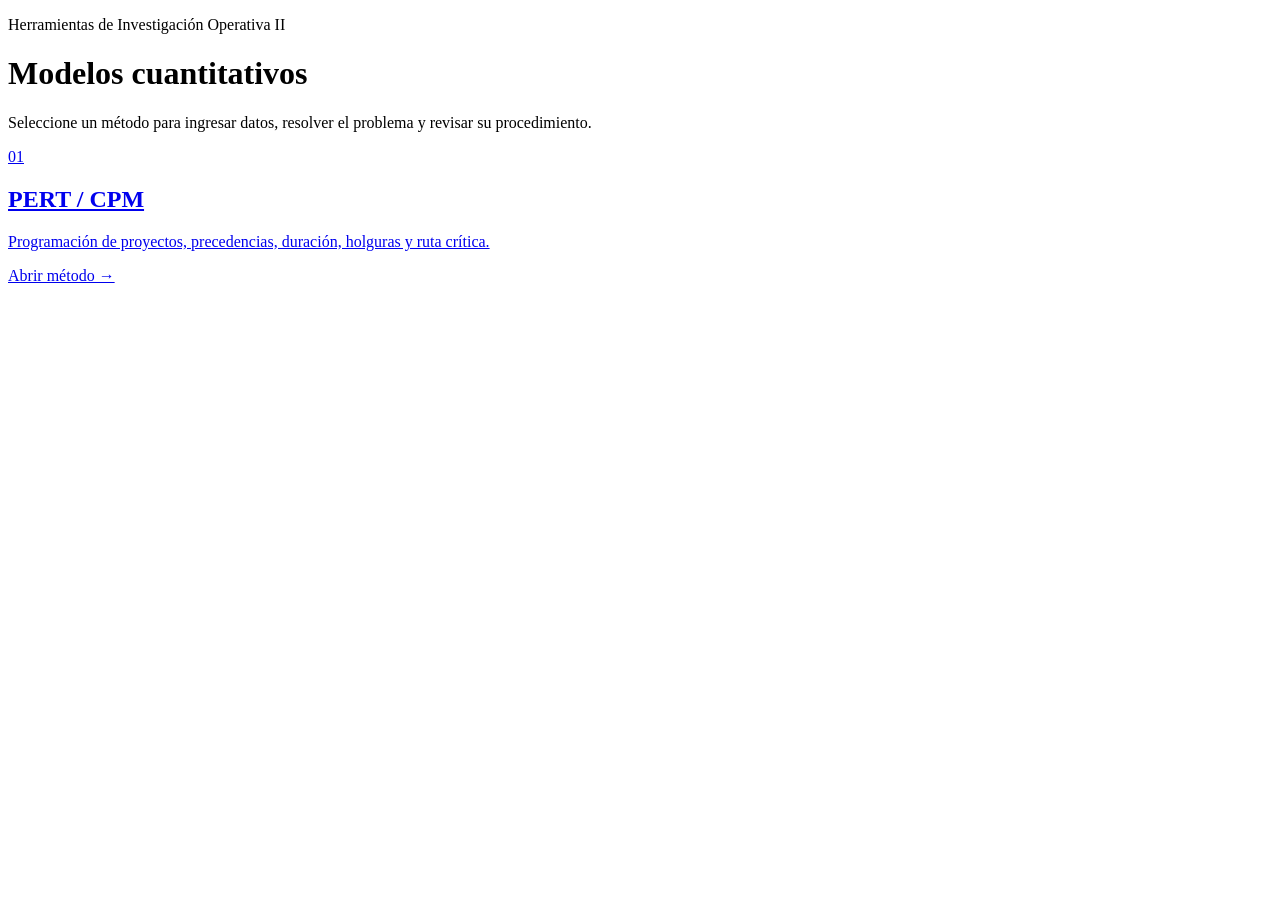
==== index.html @ 059865ec "Agregar estructura y módulo PERT-CPM: index.html" ====
<!DOCTYPE html>
<html lang="es">
<head>
  <meta charset="UTF-8">
  <meta name="viewport" content="width=device-width, initial-scale=1.0">
  <title>Investigación Operativa II</title>
  <link rel="stylesheet" href="estilos.css">
</head>
<body>
  <main class="contenedor">
    <header>
      <p class="etiqueta">Herramientas de Investigación Operativa II</p>
      <h1>Modelos cuantitativos</h1>
      <p>Seleccione un método para ingresar datos, resolver el problema y revisar su procedimiento.</p>
    </header>
    <section class="metodos">
      <a class="tarjeta" href="metodos/pert-cpm/index.html">
        <span class="numero">01</span>
        <h2>PERT / CPM</h2>
        <p>Programación de proyectos, precedencias, duración, holguras y ruta crítica.</p>
        <span class="enlace">Abrir método →</span>
      </a>
    </section>
  </main>
</body>
</html>
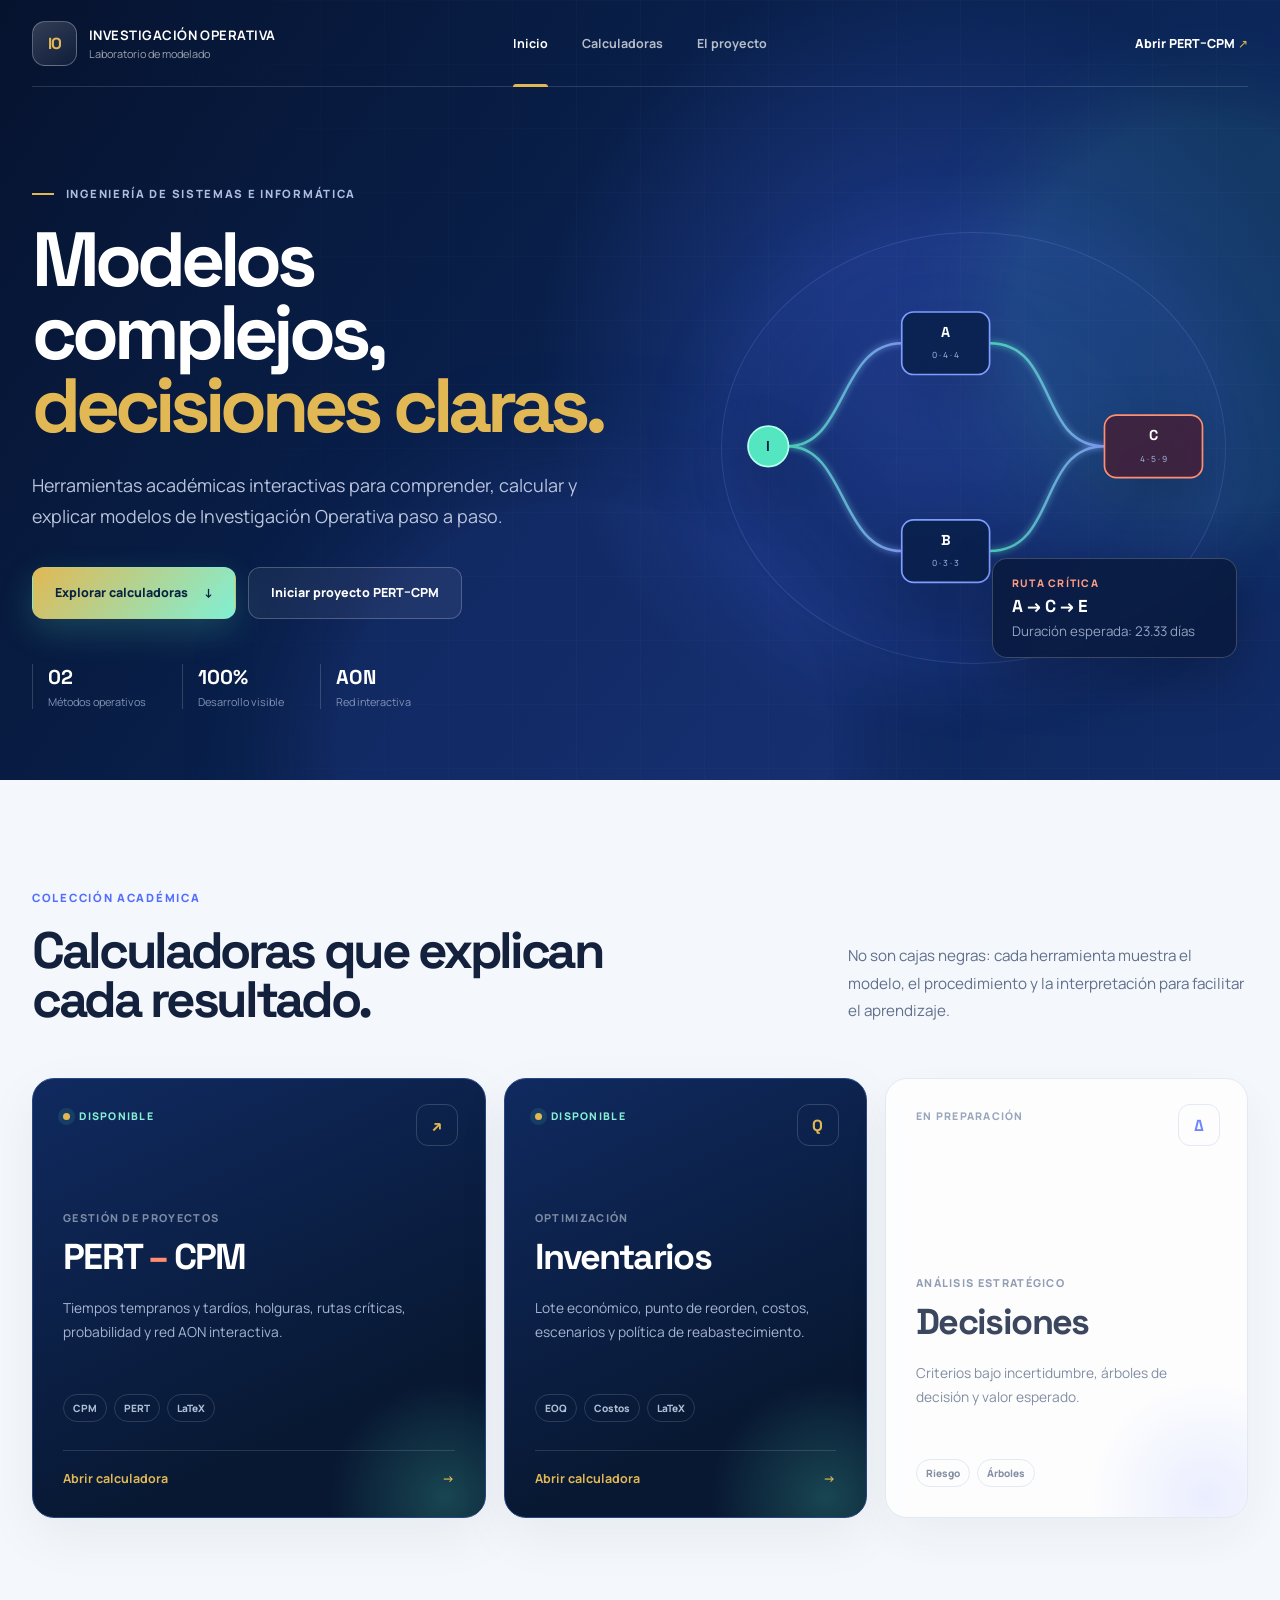
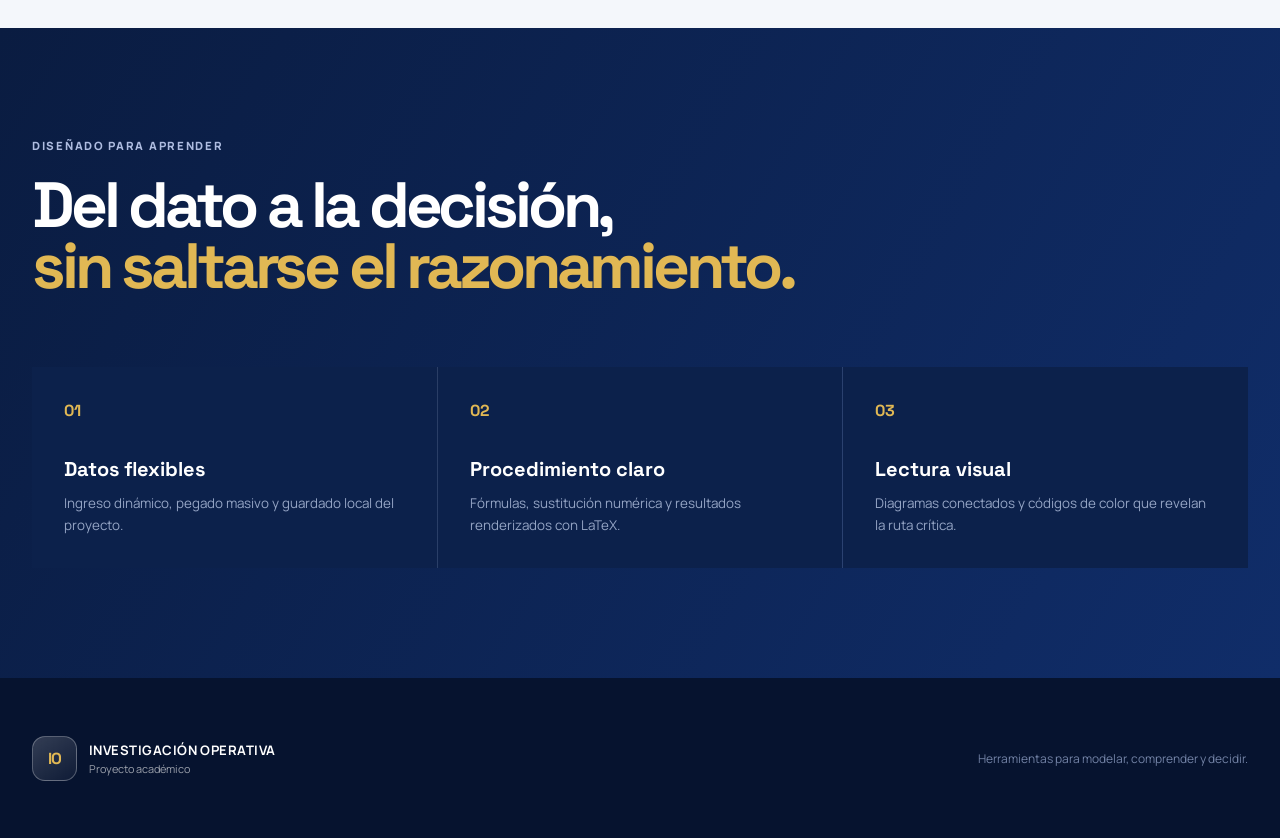
==== commit ec18918d: "Consolidar herramientas academicas PERT-CPM e inventarios" ====
--- a/index.html
+++ b/index.html
@@ -3,24 +3,111 @@
 <head>
   <meta charset="UTF-8">
   <meta name="viewport" content="width=device-width, initial-scale=1.0">
-  <title>Investigación Operativa II</title>
+  <meta name="theme-color" content="#071735">
+  <title>Laboratorio de Investigación Operativa</title>
+  <link rel="preconnect" href="https://fonts.googleapis.com">
+  <link rel="preconnect" href="https://fonts.gstatic.com" crossorigin>
+  <link href="https://fonts.googleapis.com/css2?family=Manrope:wght@400;500;600;700;800&family=Space+Grotesk:wght@600;700&display=swap" rel="stylesheet">
   <link rel="stylesheet" href="estilos.css">
 </head>
 <body>
-  <main class="contenedor">
-    <header>
-      <p class="etiqueta">Herramientas de Investigación Operativa II</p>
-      <h1>Modelos cuantitativos</h1>
-      <p>Seleccione un método para ingresar datos, resolver el problema y revisar su procedimiento.</p>
-    </header>
-    <section class="metodos">
-      <a class="tarjeta" href="metodos/pert-cpm/index.html">
-        <span class="numero">01</span>
-        <h2>PERT / CPM</h2>
-        <p>Programación de proyectos, precedencias, duración, holguras y ruta crítica.</p>
-        <span class="enlace">Abrir método →</span>
-      </a>
+  <header class="cabecera">
+    <a class="marca" href="#inicio" aria-label="Ir al inicio">
+      <span class="marca-simbolo" aria-hidden="true">IO</span>
+      <span><strong>Investigación Operativa</strong><small>Laboratorio de modelado</small></span>
+    </a>
+    <nav aria-label="Navegación principal">
+      <a class="activo" href="#inicio">Inicio</a>
+      <a href="#calculadoras">Calculadoras</a>
+      <a href="#proyecto">El proyecto</a>
+    </nav>
+    <a class="acceso-directo" href="metodos/pert-cpm/index.html">Abrir PERT–CPM <span>↗</span></a>
+  </header>
+
+  <main>
+    <section id="inicio" class="portada">
+      <div class="malla" aria-hidden="true"></div>
+      <div class="orbe orbe-uno" aria-hidden="true"></div>
+      <div class="orbe orbe-dos" aria-hidden="true"></div>
+      <div class="contenido-portada">
+        <div class="texto-portada">
+          <p class="etiqueta"><span></span> Ingeniería de Sistemas e Informática</p>
+          <h1>Modelos complejos,<br><em>decisiones claras.</em></h1>
+          <p class="bajada">Herramientas académicas interactivas para comprender, calcular y explicar modelos de Investigación Operativa paso a paso.</p>
+          <div class="acciones-portada">
+            <a class="boton boton-primario" href="#calculadoras">Explorar calculadoras <span>↓</span></a>
+            <a class="boton boton-secundario" href="metodos/pert-cpm/index.html">Iniciar proyecto PERT–CPM</a>
+          </div>
+          <dl class="metricas">
+            <div><dt>02</dt><dd>Métodos operativos</dd></div>
+            <div><dt>100%</dt><dd>Desarrollo visible</dd></div>
+            <div><dt>AON</dt><dd>Red interactiva</dd></div>
+          </dl>
+        </div>
+
+        <div class="visual-portada" aria-label="Vista previa de una red de proyecto">
+          <div class="halo"></div>
+          <svg viewBox="0 0 650 500" role="img" aria-label="Actividades conectadas de un proyecto">
+            <defs>
+              <linearGradient id="linea" x1="0" x2="1"><stop stop-color="#53e6c1"/><stop offset="1" stop-color="#8ca6ff"/></linearGradient>
+              <filter id="brillo"><feGaussianBlur stdDeviation="4" result="b"/><feMerge><feMergeNode in="b"/><feMergeNode in="SourceGraphic"/></feMerge></filter>
+            </defs>
+            <g class="conexiones" fill="none" stroke="url(#linea)" stroke-width="3">
+              <path d="M105 248 C175 248 166 126 240 126"/><path d="M105 248 C175 248 166 372 240 372"/><path d="M344 126 C425 126 401 248 480 248"/><path d="M344 372 C425 372 401 248 480 248"/>
+            </g>
+            <g class="nodo nodo-inicio"><circle cx="82" cy="248" r="24"/><text x="82" y="254">I</text></g>
+            <g class="nodo"><rect x="240" y="89" width="104" height="74" rx="14"/><text x="292" y="119">A</text><text class="dato" x="292" y="144">0 · 4 · 4</text></g>
+            <g class="nodo"><rect x="240" y="335" width="104" height="74" rx="14"/><text x="292" y="365">B</text><text class="dato" x="292" y="390">0 · 3 · 3</text></g>
+            <g class="nodo nodo-critico"><rect x="480" y="211" width="116" height="74" rx="14"/><text x="538" y="241">C</text><text class="dato" x="538" y="266">4 · 5 · 9</text></g>
+          </svg>
+          <div class="tarjeta-flotante"><span>Ruta crítica</span><strong>A → C → E</strong><small>Duración esperada: 23.33 días</small></div>
+        </div>
+      </div>
+    </section>
+
+    <section id="calculadoras" class="seccion calculadoras">
+      <div class="cabecera-seccion">
+        <div><p class="etiqueta etiqueta-oscura">Colección académica</p><h2>Calculadoras que explican<br>cada resultado.</h2></div>
+        <p>No son cajas negras: cada herramienta muestra el modelo, el procedimiento y la interpretación para facilitar el aprendizaje.</p>
+      </div>
+      <div class="rejilla-metodos">
+        <a class="tarjeta-metodo metodo-activo" href="metodos/pert-cpm/index.html">
+          <div class="estado"><span></span> Disponible</div><div class="icono-metodo">↗</div>
+          <p>Gestión de proyectos</p><h3>PERT <span>–</span> CPM</h3>
+          <p class="descripcion">Tiempos tempranos y tardíos, holguras, rutas críticas, probabilidad y red AON interactiva.</p>
+          <div class="caracteristicas"><span>CPM</span><span>PERT</span><span>LaTeX</span></div>
+          <strong class="enlace-metodo">Abrir calculadora <span>→</span></strong>
+        </a>
+        <a class="tarjeta-metodo metodo-activo" href="metodos/inventarios/index.html">
+          <div class="estado"><span></span> Disponible</div><div class="icono-metodo">Q</div>
+          <p>Optimización</p><h3>Inventarios</h3>
+          <p class="descripcion">Lote económico, punto de reorden, costos, escenarios y política de reabastecimiento.</p>
+          <div class="caracteristicas"><span>EOQ</span><span>Costos</span><span>LaTeX</span></div>
+          <strong class="enlace-metodo">Abrir calculadora <span>→</span></strong>
+        </a>
+        <article class="tarjeta-metodo metodo-proximo">
+          <div class="estado">En preparación</div><div class="icono-metodo">Δ</div>
+          <p>Análisis estratégico</p><h3>Decisiones</h3>
+          <p class="descripcion">Criterios bajo incertidumbre, árboles de decisión y valor esperado.</p>
+          <div class="caracteristicas"><span>Riesgo</span><span>Árboles</span></div>
+        </article>
+      </div>
+    </section>
+
+    <section id="proyecto" class="seccion manifiesto">
+      <p class="etiqueta">Diseñado para aprender</p>
+      <h2>Del dato a la decisión,<br><em>sin saltarse el razonamiento.</em></h2>
+      <div class="pilares">
+        <article><span>01</span><h3>Datos flexibles</h3><p>Ingreso dinámico, pegado masivo y guardado local del proyecto.</p></article>
+        <article><span>02</span><h3>Procedimiento claro</h3><p>Fórmulas, sustitución numérica y resultados renderizados con LaTeX.</p></article>
+        <article><span>03</span><h3>Lectura visual</h3><p>Diagramas conectados y códigos de color que revelan la ruta crítica.</p></article>
+      </div>
     </section>
   </main>
+
+  <footer>
+    <div class="marca marca-pie"><span class="marca-simbolo">IO</span><span><strong>Investigación Operativa</strong><small>Proyecto académico</small></span></div>
+    <p>Herramientas para modelar, comprender y decidir.</p>
+  </footer>
 </body>
 </html>
--- a/estilos.css
+++ b/estilos.css
@@ -0,0 +1,209 @@
+:root {
+  font-family: "Manrope", sans-serif;
+  color: #13213d;
+  background: #f4f7fb;
+  font-synthesis: none;
+  --noche: #071735;
+  --indigo: #526dff;
+  --menta: #e1b854;
+  --tinta: #13213d;
+  --suave: #60708c;
+  --borde: #dfe6f1;
+}
+
+* { box-sizing: border-box; }
+html { scroll-behavior: smooth; }
+body { margin: 0; min-width: 320px; background: #f4f7fb; }
+a { color: inherit; }
+
+.cabecera {
+  position: absolute;
+  z-index: 10;
+  top: 0;
+  left: 50%;
+  display: grid;
+  width: min(1440px, calc(100% - 64px));
+  min-height: 86px;
+  grid-template-columns: 1fr auto 1fr;
+  align-items: center;
+  border-bottom: 1px solid rgba(255, 255, 255, .14);
+  color: #fff;
+  transform: translateX(-50%);
+}
+
+.marca { display: inline-flex; align-items: center; gap: 12px; text-decoration: none; }
+.marca-simbolo {
+  display: grid;
+  width: 45px;
+  height: 45px;
+  place-items: center;
+  border: 1px solid rgba(255, 255, 255, .28);
+  border-radius: 13px;
+  background: linear-gradient(145deg, rgba(255, 255, 255, .18), rgba(255, 255, 255, .04));
+  color: var(--menta);
+  font-family: "Space Grotesk", sans-serif;
+  font-weight: 700;
+  letter-spacing: -.04em;
+}
+.marca > span:last-child { display: grid; gap: 2px; }
+.marca strong { font-size: .82rem; letter-spacing: .035em; text-transform: uppercase; }
+.marca small { color: rgba(255, 255, 255, .6); font-size: .68rem; }
+.cabecera nav { display: flex; height: 86px; align-items: stretch; gap: 34px; }
+.cabecera nav a {
+  position: relative;
+  display: flex;
+  align-items: center;
+  color: rgba(255, 255, 255, .7);
+  font-size: .78rem;
+  font-weight: 700;
+  text-decoration: none;
+}
+.cabecera nav a:hover, .cabecera nav a.activo { color: #fff; }
+.cabecera nav a.activo::after {
+  position: absolute;
+  right: 0;
+  bottom: -1px;
+  left: 0;
+  height: 3px;
+  border-radius: 999px 999px 0 0;
+  background: var(--menta);
+  content: "";
+}
+.acceso-directo { justify-self: end; color: #fff; font-size: .78rem; font-weight: 800; text-decoration: none; }
+.acceso-directo span { color: var(--menta); }
+
+.portada {
+  position: relative;
+  min-height: 780px;
+  overflow: hidden;
+  background: radial-gradient(circle at 72% 45%, rgba(75, 108, 255, .34), transparent 24rem), linear-gradient(125deg, #06132f 0%, #0a2352 53%, #122c68 100%);
+  color: #fff;
+}
+.malla {
+  position: absolute;
+  inset: 0;
+  opacity: .22;
+  background-image: linear-gradient(rgba(255, 255, 255, .08) 1px, transparent 1px), linear-gradient(90deg, rgba(255, 255, 255, .08) 1px, transparent 1px);
+  background-size: 64px 64px;
+  mask-image: linear-gradient(90deg, transparent, black 45%, black);
+}
+.orbe { position: absolute; border-radius: 50%; filter: blur(2px); }
+.orbe-uno { top: 120px; right: -120px; width: 390px; height: 390px; background: rgba(83, 230, 193, .09); box-shadow: 0 0 120px rgba(83, 230, 193, .2); }
+.orbe-dos { bottom: -220px; left: 26%; width: 500px; height: 500px; background: rgba(82, 109, 255, .12); box-shadow: 0 0 150px rgba(82, 109, 255, .25); }
+.contenido-portada {
+  position: relative;
+  z-index: 1;
+  display: grid;
+  width: min(1320px, calc(100% - 64px));
+  min-height: 780px;
+  margin: auto;
+  padding-top: 115px;
+  grid-template-columns: minmax(0, 1.05fr) minmax(440px, .95fr);
+  align-items: center;
+  gap: 60px;
+}
+.etiqueta { margin: 0 0 22px; color: #aebce0; font-size: .71rem; font-weight: 800; letter-spacing: .15em; text-transform: uppercase; }
+.etiqueta span { display: inline-block; width: 22px; height: 2px; margin: 0 8px 3px 0; background: var(--menta); }
+.texto-portada h1, .cabecera-seccion h2, .manifiesto h2 {
+  margin: 0;
+  font-family: "Space Grotesk", sans-serif;
+  font-size: clamp(3.4rem, 6vw, 6.4rem);
+  letter-spacing: -.065em;
+  line-height: .95;
+}
+.texto-portada h1 em, .manifiesto h2 em { color: var(--menta); font-style: normal; }
+.bajada { max-width: 650px; margin: 28px 0 0; color: #b9c4dc; font-size: clamp(1rem, 1.4vw, 1.15rem); line-height: 1.75; }
+.acciones-portada { display: flex; gap: 12px; flex-wrap: wrap; margin-top: 34px; }
+.boton { display: inline-flex; min-height: 52px; align-items: center; justify-content: center; gap: 16px; padding: 0 22px; border: 1px solid transparent; border-radius: 12px; font-size: .78rem; font-weight: 800; text-decoration: none; transition: .2s ease; }
+.boton:hover { transform: translateY(-2px); }
+.boton-primario { background: linear-gradient(135deg, var(--menta), #80f0d5); color: #092443; box-shadow: 0 12px 34px rgba(83, 230, 193, .2); }
+.boton-secundario { border-color: rgba(255, 255, 255, .22); background: rgba(255, 255, 255, .06); color: #fff; backdrop-filter: blur(10px); }
+.metricas { display: flex; gap: 36px; margin: 45px 0 0; }
+.metricas div { padding-left: 15px; border-left: 1px solid rgba(255, 255, 255, .17); }
+.metricas dt { font-family: "Space Grotesk", sans-serif; font-size: 1.25rem; font-weight: 700; }
+.metricas dd { margin: 4px 0 0; color: #8292b5; font-size: .68rem; }
+
+.visual-portada { position: relative; min-height: 540px; }
+.visual-portada .halo { position: absolute; inset: 10% 4%; border: 1px solid rgba(140, 166, 255, .2); border-radius: 50%; box-shadow: inset 0 0 90px rgba(82, 109, 255, .12), 0 0 90px rgba(82, 109, 255, .1); }
+.visual-portada svg { position: absolute; inset: 0; width: 100%; height: 100%; filter: drop-shadow(0 22px 30px rgba(0, 0, 0, .2)); }
+.conexiones { filter: url(#brillo); opacity: .85; }
+.nodo rect, .nodo circle { fill: rgba(10, 32, 76, .88); stroke: #7f9cff; stroke-width: 2; }
+.nodo text { fill: #fff; font: 700 17px "Space Grotesk"; text-anchor: middle; }
+.nodo text.dato { fill: #94a8d1; font: 500 10px "Manrope"; }
+.nodo-inicio circle { fill: #53e6c1; stroke: #b7ffed; }
+.nodo-inicio text { fill: #092443; }
+.nodo-critico rect { fill: rgba(64, 34, 61, .92); stroke: #ff8f70; }
+.tarjeta-flotante { position: absolute; right: 2%; bottom: 11%; display: grid; width: 245px; gap: 5px; padding: 17px 19px; border: 1px solid rgba(255, 255, 255, .2); border-radius: 15px; background: rgba(7, 23, 53, .72); box-shadow: 0 20px 55px rgba(0, 0, 0, .25); backdrop-filter: blur(14px); }
+.tarjeta-flotante span { color: #ff9e82; font-size: .65rem; font-weight: 800; letter-spacing: .12em; text-transform: uppercase; }
+.tarjeta-flotante strong { font-family: "Space Grotesk"; font-size: 1.08rem; }
+.tarjeta-flotante small { color: #93a3c2; }
+
+.seccion { width: min(1320px, calc(100% - 64px)); margin: auto; padding: 110px 0; }
+.cabecera-seccion { display: grid; grid-template-columns: 1fr 400px; align-items: end; gap: 40px; }
+.etiqueta-oscura { color: var(--indigo); }
+.cabecera-seccion h2 { color: var(--tinta); font-size: clamp(2.5rem, 4vw, 4.2rem); }
+.cabecera-seccion > p { margin: 0; color: var(--suave); font-size: .95rem; line-height: 1.8; }
+.rejilla-metodos { display: grid; grid-template-columns: 1.25fr 1fr 1fr; gap: 18px; margin-top: 54px; }
+.tarjeta-metodo { position: relative; display: flex; min-height: 440px; flex-direction: column; overflow: hidden; padding: 30px; border: 1px solid var(--borde); border-radius: 22px; background: #fff; color: var(--tinta); text-decoration: none; box-shadow: 0 18px 55px rgba(23, 43, 80, .06); }
+.tarjeta-metodo::after { position: absolute; right: -80px; bottom: -100px; width: 240px; height: 240px; border-radius: 50%; background: radial-gradient(circle, rgba(82, 109, 255, .13), transparent 68%); content: ""; }
+.metodo-activo { background: linear-gradient(155deg, #102a60, #081832 75%); color: #fff; border-color: #264781; transition: .22s ease; }
+.metodo-activo:hover { transform: translateY(-5px); box-shadow: 0 24px 65px rgba(18, 45, 100, .23); }
+.metodo-activo::after { background: radial-gradient(circle, rgba(83, 230, 193, .22), transparent 68%); }
+.estado { color: #8795ae; font-size: .66rem; font-weight: 800; letter-spacing: .12em; text-transform: uppercase; }
+.metodo-activo .estado { color: #87efd5; }
+.estado span { display: inline-block; width: 7px; height: 7px; margin-right: 6px; border-radius: 50%; background: var(--menta); box-shadow: 0 0 0 5px rgba(83, 230, 193, .11); }
+.icono-metodo { position: absolute; top: 25px; right: 27px; display: grid; width: 42px; height: 42px; place-items: center; border: 1px solid var(--borde); border-radius: 12px; color: var(--indigo); font-family: "Space Grotesk"; font-weight: 700; }
+.metodo-activo .icono-metodo { border-color: rgba(255, 255, 255, .16); color: var(--menta); }
+.tarjeta-metodo > p:not(.descripcion) { margin: auto 0 9px; color: #7d8ba4; font-size: .68rem; font-weight: 800; letter-spacing: .12em; text-transform: uppercase; }
+.tarjeta-metodo h3 { margin: 0; font-family: "Space Grotesk"; font-size: 2.25rem; letter-spacing: -.045em; }
+.tarjeta-metodo h3 span { color: #ff8f70; }
+.descripcion { min-height: 76px; margin: 16px 0 22px; color: #687791; font-size: .86rem; line-height: 1.7; }
+.metodo-activo .descripcion { color: #a7b5d1; }
+.caracteristicas { display: flex; gap: 7px; flex-wrap: wrap; }
+.caracteristicas span { padding: 6px 9px; border: 1px solid var(--borde); border-radius: 999px; color: #6d7a91; font-size: .63rem; font-weight: 800; }
+.metodo-activo .caracteristicas span { border-color: rgba(255, 255, 255, .14); color: #afbdd5; }
+.enlace-metodo { z-index: 1; display: flex; justify-content: space-between; margin-top: 28px; padding-top: 19px; border-top: 1px solid rgba(255, 255, 255, .13); color: var(--menta); font-size: .78rem; }
+.metodo-proximo { opacity: .82; }
+
+.manifiesto { width: 100%; padding-right: max(32px, calc((100% - 1320px) / 2)); padding-left: max(32px, calc((100% - 1320px) / 2)); background: linear-gradient(120deg, #0a1c41, #102d69); color: #fff; }
+.manifiesto h2 { max-width: 900px; font-size: clamp(2.7rem, 5vw, 5rem); }
+.pilares { display: grid; grid-template-columns: repeat(3, 1fr); gap: 1px; margin-top: 70px; background: rgba(255, 255, 255, .12); }
+.pilares article { padding: 32px; background: #0c214b; }
+.pilares span { color: var(--menta); font-family: "Space Grotesk"; font-weight: 700; }
+.pilares h3 { margin: 35px 0 10px; font-family: "Space Grotesk"; font-size: 1.25rem; }
+.pilares p { margin: 0; color: #94a4c4; font-size: .84rem; line-height: 1.65; }
+footer { display: flex; min-height: 160px; align-items: center; justify-content: space-between; padding: 30px max(32px, calc((100% - 1320px) / 2)); background: #06132f; color: #fff; }
+.marca-pie .marca-simbolo { color: var(--menta); }
+footer > p { color: #7282a5; font-size: .75rem; }
+
+@media (max-width: 1000px) {
+  .cabecera { grid-template-columns: 1fr auto; }
+  .cabecera nav { display: none; }
+  .contenido-portada { grid-template-columns: 1fr; padding-top: 160px; }
+  .visual-portada { min-height: 460px; }
+  .cabecera-seccion { grid-template-columns: 1fr; }
+  .rejilla-metodos { grid-template-columns: 1fr 1fr; }
+  .metodo-activo { grid-column: 1 / -1; }
+}
+
+@media (max-width: 650px) {
+  .cabecera, .contenido-portada, .seccion { width: min(100% - 30px, 1320px); }
+  .cabecera { min-height: 72px; }
+  .marca small, .acceso-directo { display: none; }
+  .marca-simbolo { width: 39px; height: 39px; }
+  .contenido-portada { min-height: auto; padding: 135px 0 70px; }
+  .texto-portada h1 { font-size: clamp(2.9rem, 15vw, 4.3rem); }
+  .bajada { font-size: .94rem; }
+  .acciones-portada .boton { width: 100%; }
+  .metricas { gap: 16px; justify-content: space-between; }
+  .metricas div { padding-left: 10px; }
+  .metricas dd { max-width: 78px; }
+  .visual-portada { min-height: 380px; margin-top: 10px; }
+  .tarjeta-flotante { right: 0; bottom: 3%; }
+  .seccion { padding: 78px 0; }
+  .rejilla-metodos, .pilares { grid-template-columns: 1fr; }
+  .metodo-activo { grid-column: auto; }
+  .tarjeta-metodo { min-height: 390px; }
+  .manifiesto { width: 100%; padding-right: 20px; padding-left: 20px; }
+  footer { align-items: flex-start; flex-direction: column; gap: 24px; }
+}
